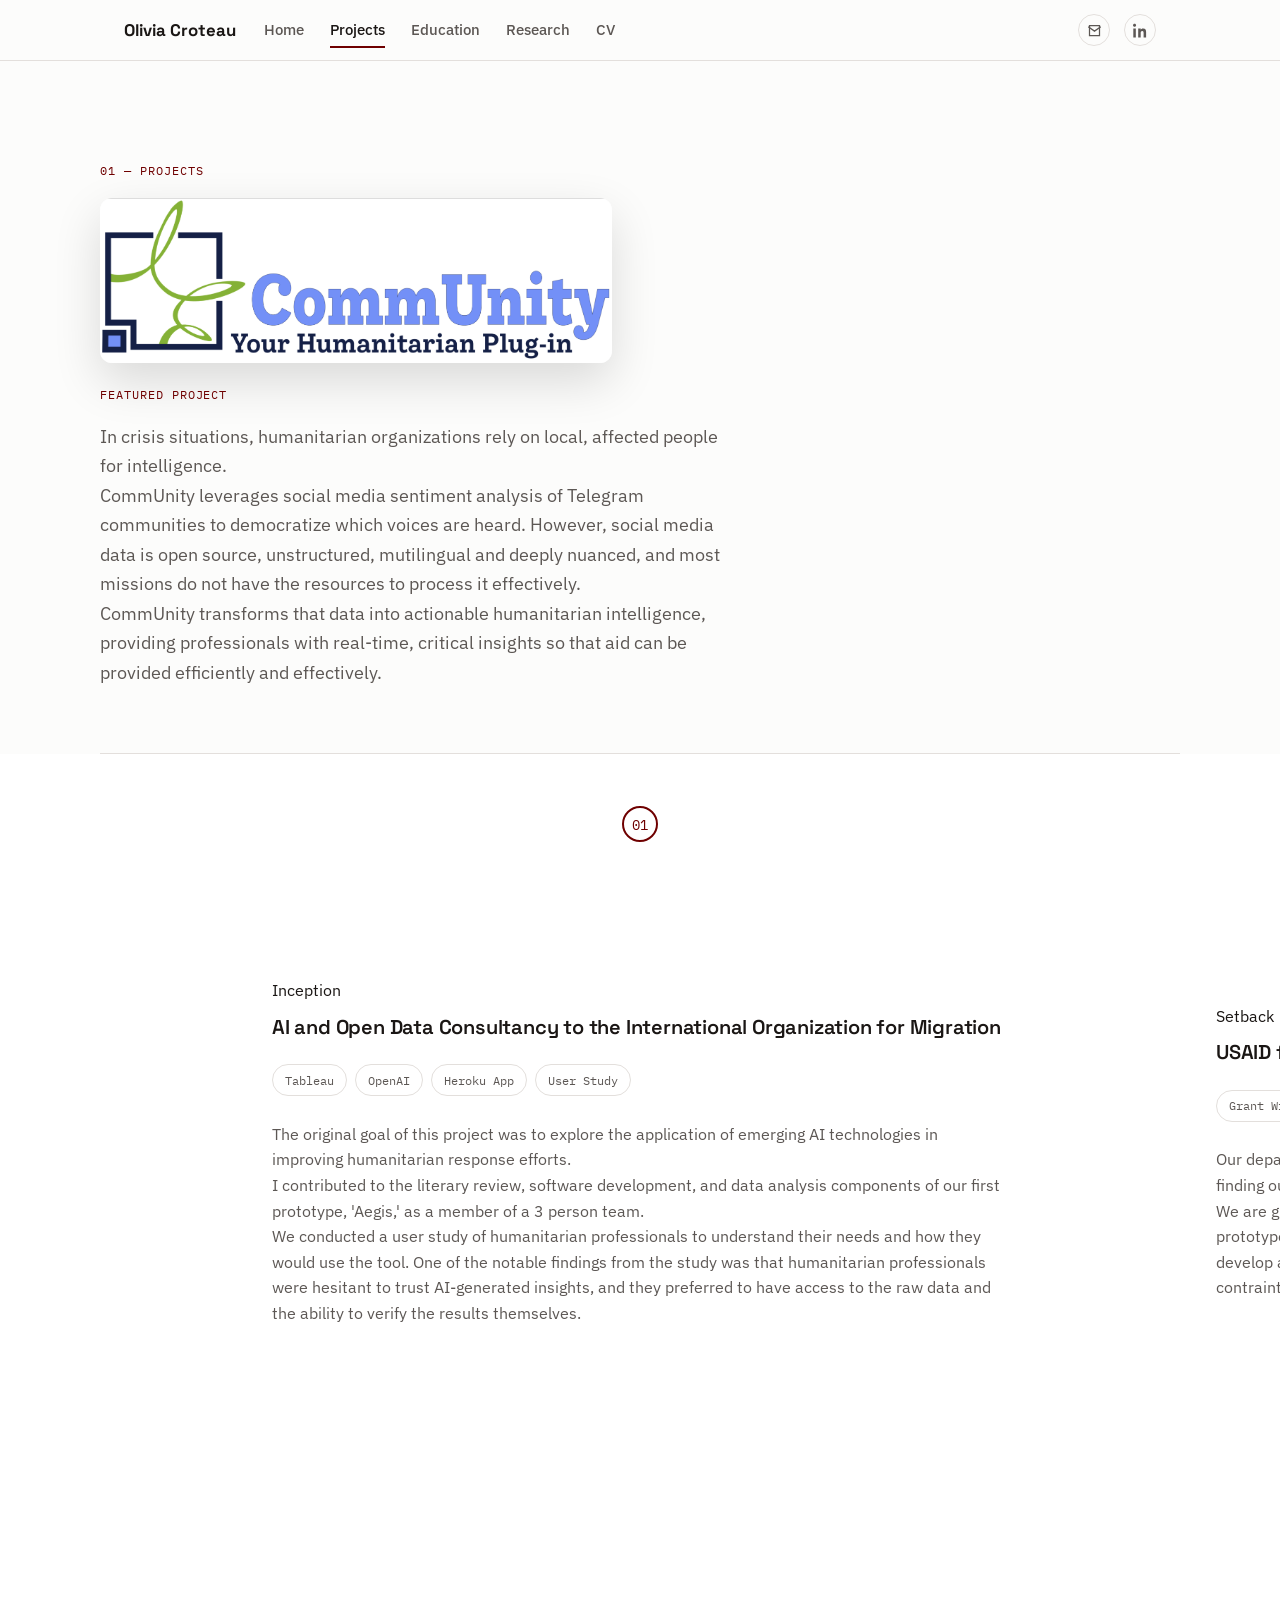
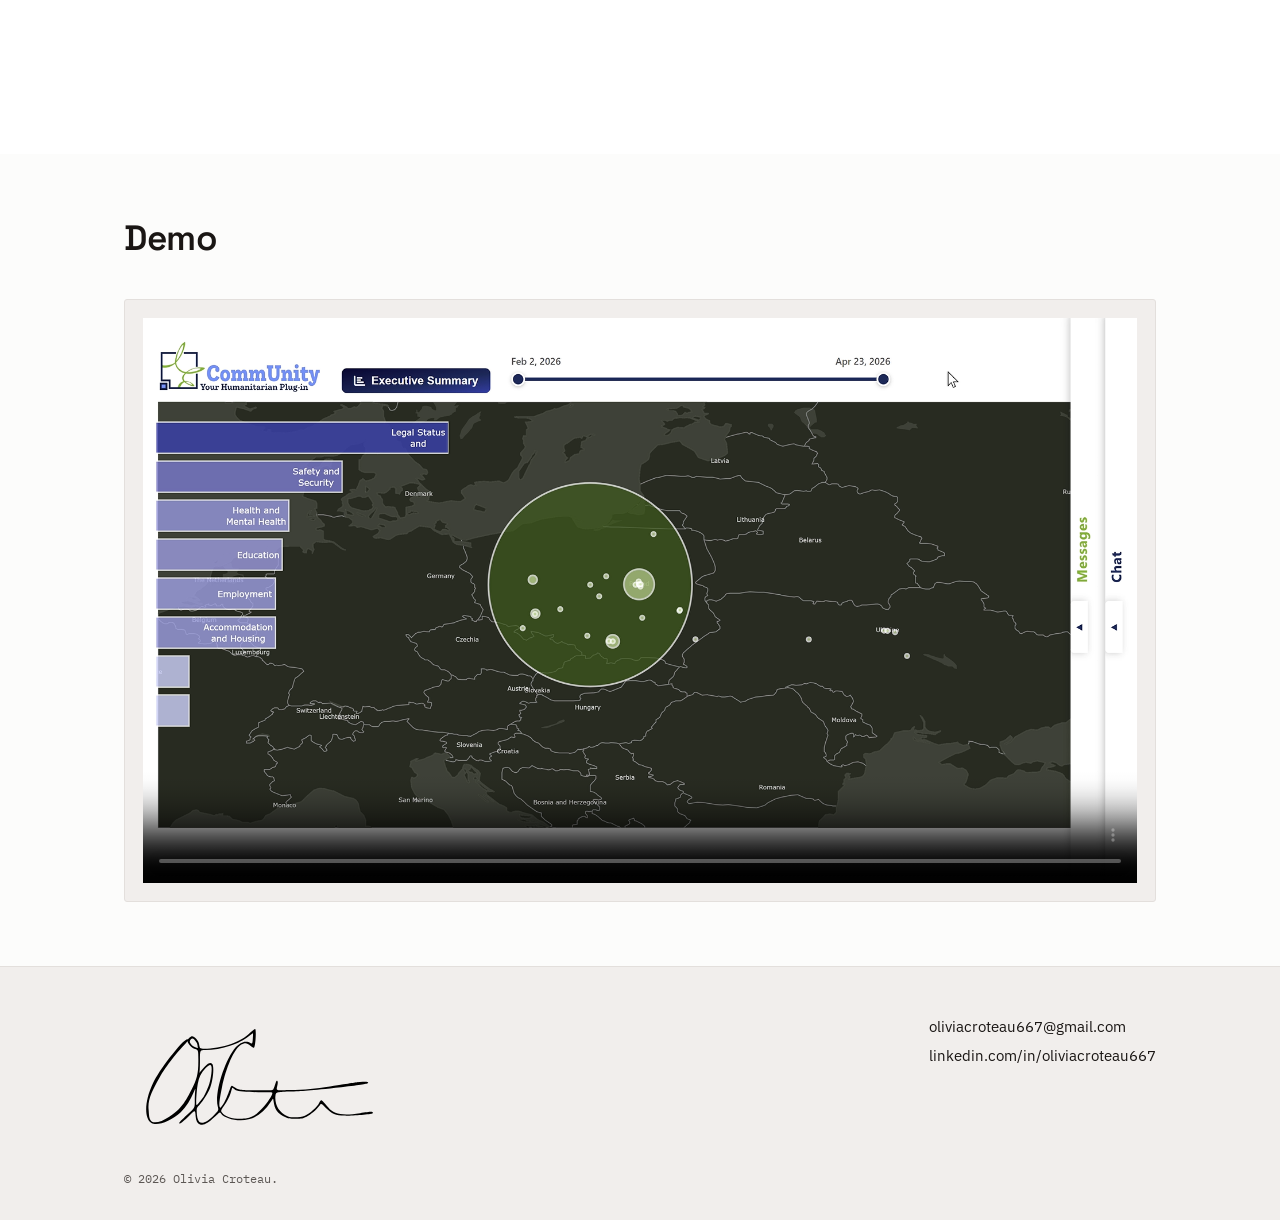
==== projects.html @ 3dc41335 "Initial commit" ====
<!DOCTYPE html>
<html lang="en">
<head>
<meta charset="UTF-8">
<meta name="viewport" content="width=device-width, initial-scale=1.0">
<title>Olivia Croteau — Projects</title>
<meta name="description" content="Project demos and speaking engagements by Olivia Croteau.">
<link rel="preconnect" href="https://fonts.googleapis.com">
<link href="https://fonts.googleapis.com/css2?family=Space+Grotesk:wght@500;600;700&family=IBM+Plex+Sans:wght@400;500;600&family=IBM+Plex+Mono:wght@400;500&display=swap" rel="stylesheet">
<link rel="stylesheet" href="styles.css">
</head>
<body>

<header class="site-header">
  <div class="header-inner">
    <a href="index.html" class="logo">Olivia Croteau</a>
    <nav class="main-nav" aria-label="Primary">
      <a href="index.html">Home</a>
      <a href="projects.html" class="active">Projects</a>
      <a href="education.html">Education</a>
      <a href="research.html">Research</a>
      <a href="cv.html">CV</a>
    </nav>
    <div class="contact-cluster">
      <a href="mailto:oliviacroteau667@gmail.com" aria-label="Email">
        <svg viewBox="0 0 24 24" fill="none" stroke="currentColor" stroke-width="2"><path d="M4 4h16v16H4z"/><path d="m22 6-10 7L2 6"/></svg>
      </a>
      <a href="https://linkedin.com/in/oliviacroteau667" aria-label="LinkedIn" target="_blank" rel="noopener">
        <svg viewBox="0 0 24 24" fill="currentColor"><path d="M4.98 3.5C4.98 4.9 3.9 6 2.5 6S0 4.9 0 3.5 1.1 1 2.5 1s2.48 1.1 2.48 2.5zM.5 8.75h4V23h-4V8.75zM8.5 8.75h3.83v1.95h.05c.53-1 1.84-2.05 3.79-2.05 4.05 0 4.8 2.67 4.8 6.13V23h-4v-6.5c0-1.55-.03-3.55-2.16-3.55-2.16 0-2.5 1.69-2.5 3.44V23h-4V8.75z"/></svg>
      </a>
    </div>
    <button class="nav-toggle" aria-label="Toggle menu" aria-expanded="false">☰</button>
  </div>
</header>

<main>

  <section class="hero container" style="padding-bottom:48px;">
    <span class="label">01 — Projects</span>
    <div class="project-logo">
      <img src="assets/CommUnity.png" alt="CommUnity logo">
    </div>

      <span class="label">Featured Project</span>
      <p class="lede">
        In crisis situations, humanitarian organizations rely on local, affected people for intelligence.
        <br>
        CommUnity leverages social media sentiment analysis of Telegram communities to democratize which voices are heard. However, social media data is open source, unstructured, mutilingual and deeply nuanced, and most missions do not have the resources to process it effectively.
        <br>
        CommUnity transforms that data into actionable humanitarian intelligence, providing professionals with real-time, critical insights so that aid can be provided efficiently and effectively.
      </p>

  </section>

  <section class="block featured-project">
    <div class="container">
      <div class="timeline" aria-label="Project timeline">
        <div class="timeline-list">
          <div class="timeline-entry">
            <span class="num">01</span>
            <span class="meta">Inception</span>
            <h3>AI and Open Data Consultancy to the International Organization for Migration</h3> <br>

            <div class="tag-row">
              <span class="tag">Tableau</span>
              <span class="tag">OpenAI</span>
              <span class="tag">Heroku App</span>
              <span class="tag">User Study</span>
            </div>

            <p><br>The original goal of this project was to explore the application of emerging AI technologies in improving humanitarian response efforts. <br>
            I contributed to the literary review, software development, and data analysis components of our first prototype, 'Aegis,' as a member of a 3 person team. <br>
            We conducted a user study of humanitarian professionals to understand their needs and how they would use the tool.
            One of the notable findings from the study was that humanitarian professionals were hesitant to trust AI-generated insights, and they preferred to have access to the raw data and the ability to verify the results themselves. <br>
            </p>
          </div>

          <div class="timeline-entry">
            <span class="num">02</span>
            <span class="meta">Setback</span>
            <h3>USAID funding cuts</h3>
            <br>
            <div class="tag-row">
              <span class="tag">Grant Writing</span>
              <span class="tag">Sustainable Development</span>
            </div>
            <br>
            <p>Our department recieved stop work orders, and I gained experience in grant writing as we navigated finding outside funding to continue the project. <br>
            We are greatful to the RIT College of Liberal Arts for providing the resources to finish the original prototype.
            However, this fundamentally changed the scope of the project. We had to learn how to develop a product that would be sustainable in the face of unreliable funding cycles and resource contraints. <br>
            </p>
          </div>

          <div class="timeline-entry">
            <span class="num">03</span>
            <span class="meta">Publication</span>
            <h3>IEEE Global Humanitarian Technology Conference</h3>
            <br>
            <div class="tag-row">
              <span class="tag">Presentation</span>
              <span class="tag">Peer Review</span>
            </div>
            <br>
            <p>'AI-Driven Data Fusion for Humanitarian Visual
            Analytics: Integrating Multimodal Social Media
            Insights on Ukrainian Refugee Displacement'
            <br>

            <div class="timeline-pdf" style="margin-top:12px;">
              <a href="assets/IEEE_GHTC_2025.pdf" class="btn btn-primary" target="_blank" rel="noopener">View Paper</a>
              <img src="assets/GHTC.jpg" alt="GHTC cover" class="paper-thumb">
            </div>
            <br>
            <p>We had the opportunity to present our work at the IEEE GHTC in Golden CO, 2025.</p>
          </div>

          <div class="timeline-entry">
            <span class="num">04</span>
            <span class="meta">Second Prototype</span>
            <h3>Project Manager, Developer, and Data Analyst</h3>
            <br>
            <div class="tag-row">
              <span class="tag">Open Source</span>
              <span class="tag">Free of Cost</span>
              <span class="tag">User Trust</span>
              <span class="tag">Branding</span>
            </div>
            <br>

            <p>The second prototype, 'CommUnity' was created to address the limitations of the first prototype and improve the user experience. I managed a diverse team of students who focused on AI training, server maintenance, and technical documentation for this year-long Senior Capstone project. 
            <br>
            I developed the user interface and data analysis components of the prototype, and created the brand identity and marketing materials.
            <br>
            This prototype was designed to be free of cost and open source, so that humanitarian organizations can use it without financial barriers. The user interface is designed to build trust with users through local hosting and by providing easy access to the original Telegram data.<br>
            </p>

            <div class="timeline-pdf" style="margin-top:12px;">
              <img src="assets/imagine.jpg" alt="Prototype thumbnail" class="paper-thumb">
            </div>
            <br>

            <div class="timeline-cta">Continue down for a demo of CommUnity→</div>
          </div>
        </div>
      </div>
    </div>
  </section>

  <section class="block">
    <div class="container">
      <div class="block-head">
        <h2>Demo</h2>
      </div>
      <div class="video-section">
        <div class="video-embed-shell">
          <video class="video-player" controls playsinline preload="metadata" poster="assets/dashboard.png">
            <source src="assets/CommUnityDemo.mp4" type="video/mp4">
            Your browser does not support the video tag.
          </video>
        </div>
      </div>
    </div>
  </section>
  

</main>

<footer class="site-footer">
  <div class="container footer-inner">
    <div class="footer-signature-block">
      <img src="assets/signature.svg" alt="Olivia Croteau signature" class="footer-signature">
    </div>
    <div class="footer-contact">
      <a href="mailto:oliviacroteau667@gmail.com">oliviacroteau667@gmail.com</a>
      <a href="https://linkedin.com/in/oliviacroteau667" target="_blank" rel="noopener">linkedin.com/in/oliviacroteau667</a>
    </div>
  </div>
  <div class="container footer-copy">© <span id="year"></span> Olivia Croteau.</div>
</footer>

<script>document.getElementById('year').textContent = new Date().getFullYear();</script>
<script src="main.js"></script>
</body>
</html>
---- styles.css ----
/* ============================================
   TOKENS
   ============================================ */
:root{
  --bg: #FCFCFB;
  --bg-alt: #F1EEEC;
  --ink: #1A1614;
  --ink-soft: #5C5754;
  --accent: #6F0000;
  --accent-soft: #8C2E2E;
  --line: #E3DFDC;
  --white: #FFFFFF;

  --font-display: 'Space Grotesk', sans-serif;
  --font-body: 'IBM Plex Sans', sans-serif;
  --font-mono: 'IBM Plex Mono', monospace;

  --max-width: 1080px;
  --radius: 3px;
}

*, *::before, *::after{ box-sizing: border-box; }

html{ scroll-behavior: smooth; }

body{
  margin: 0;
  background: var(--bg);
  color: var(--ink);
  font-family: var(--font-body);
  font-size: 16px;
  line-height: 1.6;
  -webkit-font-smoothing: antialiased;
}

h1, h2, h3, h4{
  font-family: var(--font-display);
  font-weight: 600;
  line-height: 1.15;
  margin: 0 0 0.5em;
  letter-spacing: -0.01em;
}

h1{ font-size: clamp(2.2rem, 5vw, 3.4rem); }
h2{ font-size: clamp(1.6rem, 3vw, 2.2rem); }
h3{ font-size: 1.25rem; }

p{ margin: 0 0 1em; color: var(--ink-soft); }

a{ color: var(--accent); text-decoration: none; }
a:hover{ text-decoration: underline; }

/* Visible keyboard focus everywhere */
a:focus-visible, button:focus-visible{
  outline: 2px solid var(--accent);
  outline-offset: 3px;
}

.container{
  max-width: var(--max-width);
  margin: 0 auto;
  padding: 0 24px;
}

.label{
  font-family: var(--font-mono);
  font-size: 0.75rem;
  letter-spacing: 0.08em;
  text-transform: uppercase;
  color: var(--accent);
}

/* ============================================
   HEADER / NAV
   ============================================ */
.site-header{
  position: sticky;
  top: 0;
  z-index: 50;
  background: rgba(252, 252, 251, 0.92);
  backdrop-filter: saturate(140%) blur(6px);
  border-bottom: 1px solid var(--line);
}

.header-inner{
  max-width: var(--max-width);
  margin: 0 auto;
  padding: 14px 24px;
  display: flex;
  align-items: center;
  gap: 28px;
}

.logo{
  font-family: var(--font-display);
  font-weight: 700;
  font-size: 1.05rem;
  color: var(--ink);
  text-decoration: none;
  white-space: nowrap;
}
.logo:hover{ text-decoration: none; color: var(--accent); }

.main-nav{
  display: flex;
  gap: 26px;
  flex: 1;
}

.main-nav a{
  color: var(--ink-soft);
  font-size: 0.92rem;
  font-weight: 500;
  text-decoration: none;
  position: relative;
  padding: 4px 0;
}

.main-nav a::after{
  content: "";
  position: absolute;
  left: 0; right: 0; bottom: -2px;
  height: 2px;
  background: var(--accent);
  transform: scaleX(0);
  transform-origin: left;
  transition: transform 0.2s ease;
}

.main-nav a:hover{ color: var(--ink); }
.main-nav a:hover::after{ transform: scaleX(1); }

.main-nav a.active{ color: var(--ink); }
.main-nav a.active::after{ transform: scaleX(1); }

.contact-cluster{
  display: flex;
  align-items: center;
  gap: 14px;
}

.contact-cluster a{
  display: flex;
  align-items: center;
  justify-content: center;
  width: 32px;
  height: 32px;
  border-radius: 50%;
  border: 1px solid var(--line);
  color: var(--ink-soft);
  transition: border-color 0.15s ease, color 0.15s ease, background 0.15s ease;
}

.contact-cluster a:hover{
  border-color: var(--accent);
  color: var(--accent);
  background: var(--bg-alt);
  text-decoration: none;
}

.contact-cluster svg{ width: 15px; height: 15px; }

.nav-toggle{
  display: none;
  background: none;
  border: 1px solid var(--line);
  border-radius: var(--radius);
  padding: 6px 10px;
  font-size: 1rem;
  cursor: pointer;
  color: var(--ink);
}

@media (max-width: 760px){
  .main-nav{
    position: absolute;
    top: 100%;
    left: 0; right: 0;
    background: var(--bg);
    border-bottom: 1px solid var(--line);
    flex-direction: column;
    gap: 0;
    padding: 8px 24px;
    display: none;
  }
  .main-nav.open{ display: flex; }
  .main-nav a{ padding: 12px 0; border-bottom: 1px solid var(--line); }
  .main-nav a:last-child{ border-bottom: none; }
  .nav-toggle{ display: block; }
  .header-inner{ position: relative; flex-wrap: wrap; }
}

/* ============================================
   HERO
   ============================================ */
.hero{
  padding: 96px 0 64px;
  border-bottom: 1px solid var(--line);
}

.hero-layout{
  display: flex;
  align-items: center;
  gap: 36px;
}

.hero-portrait{
  width: min(320px, 38vw);
  max-width: 320px;
  height: auto;
  object-fit: cover;
  border-radius: 16px;
  border: 1px solid var(--line);
  box-shadow: 0 12px 32px rgba(0,0,0,0.08);
  flex-shrink: 0;
}

.hero-copy{
  flex: 1;
}

.hero .label{ display: inline-block; margin-bottom: 18px; }

.hero p.lede{
  font-size: 1.15rem;
  max-width: 620px;
  color: var(--ink-soft);
}

.hero-actions{
  display: flex;
  gap: 16px;
  margin-top: 28px;
  flex-wrap: wrap;
}

@media (max-width: 780px) {
  .hero-layout{
    flex-direction: column;
    align-items: flex-start;
    gap: 24px;
  }

  .hero-portrait{
    width: min(240px, 70vw);
    max-width: 240px;
  }
}

/* ============================================
   VIDEO SECTION
   ============================================ */
.video-section{
  display: grid;
  gap: 18px;
}

.video-intro{
  max-width: 740px;
  color: var(--ink-soft);
  margin: 0;
}

.video-embed-shell{
  border: 1px solid var(--line);
  border-radius: var(--radius);
  background: var(--bg-alt);
  padding: 18px;
}

.video-player{
  display: block;
  width: 100%;
  max-width: 100%;
  height: auto;
  border-radius: calc(var(--radius) - 4px);
  background: #000;
}

@media (max-width: 780px) {
  .video-player{
    min-height: 240px;
  }
}

/* ============================================
   BUTTONS
   ============================================ */
.btn{
  display: inline-flex;
  align-items: center;
  gap: 8px;
  padding: 11px 22px;
  border-radius: var(--radius);
  font-family: var(--font-body);
  font-weight: 600;
  font-size: 0.92rem;
  text-decoration: none;
  border: 1px solid transparent;
  cursor: pointer;
  transition: all 0.15s ease;
}

.btn-primary{
  background: var(--accent);
  color: var(--white);
}
.btn-primary:hover{
  background: #590000;
  text-decoration: none;
}

.btn-secondary{
  background: transparent;
  color: var(--ink);
  border-color: var(--line);
}
.btn-secondary:hover{
  border-color: var(--accent);
  color: var(--accent);
  text-decoration: none;
}

/* ============================================
   SECTIONS
   ============================================ */
section.block{
  padding: 64px 0;
  border-bottom: 1px solid var(--line);
}

section.block.alt{ background: var(--bg-alt); }
section.block:last-of-type{ border-bottom: none; }

.block-head{
  margin-bottom: 40px;
}

/* ============================================
   INDEX-CARD GRID (home page quick links)
   ============================================ */
.index-grid{
  display: grid;
  grid-template-columns: repeat(auto-fit, minmax(220px, 1fr));
  gap: 1px;
  background: var(--line);
  border: 1px solid var(--line);
}

.index-card{
  background: var(--bg);
  padding: 28px 24px;
  text-decoration: none;
  color: var(--ink);
  transition: background 0.15s ease;
}
.index-card:hover{ background: var(--bg-alt); text-decoration: none; }

.index-card .num{
  font-family: var(--font-mono);
  font-size: 0.78rem;
  color: var(--accent);
  display: block;
  margin-bottom: 10px;
}

.index-card h3{ margin-bottom: 6px; }
.index-card p{ font-size: 0.9rem; margin: 0; }

/* ============================================
   INDEXED LIST (education / research entries)
   Signature element: mono numbering + left rule
   ============================================ */
.indexed-list{
  border-left: 2px solid var(--accent);
  padding-left: 0;
}

.indexed-entry{
  position: relative;
  padding: 0 0 40px 32px;
}
.indexed-entry:last-child{ padding-bottom: 0; }

.indexed-entry .num{
  position: absolute;
  left: -13px;
  top: 2px;
  width: 24px;
  height: 24px;
  background: var(--bg);
  border: 2px solid var(--accent);
  border-radius: 50%;
  font-family: var(--font-mono);
  font-size: 0.65rem;
  color: var(--accent);
  display: flex;
  align-items: center;
  justify-content: center;
  transform: translateX(-50%);
}

.indexed-entry .meta{
  font-family: var(--font-mono);
  font-size: 0.78rem;
  color: var(--ink-soft);
  margin-bottom: 6px;
  display: block;
}

.indexed-entry h3{ margin-bottom: 8px; }

.tag-row{
  display: flex;
  gap: 8px;
  flex-wrap: wrap;
  margin-top: 12px;
}

.tag{
  display: inline-flex;
  align-items: center;
  justify-content: center;
  min-height: 32px;
  font-family: var(--font-mono);
  font-size: 0.72rem;
  padding: 0 12px;
  border: 1px solid var(--line);
  border-radius: 20px;
  color: var(--ink-soft);
  line-height: 1;
}

.tag.read-button{
  background: var(--accent);
  border-color: transparent;
  color: var(--white);
  padding: 0 16px;
  border-radius: 999px;
}

.tag.read-button:hover,
.tag.read-button:focus-visible{
  background: #590000;
}

/* ============================================
   PROJECT / CARD GRID
   ============================================ */
.card-grid{
  display: grid;
  grid-template-columns: repeat(auto-fit, minmax(280px, 1fr));
  gap: 28px;
}

.project-card{
  border: 1px solid var(--line);
  border-radius: var(--radius);
  overflow: hidden;
  background: var(--bg);
  display: flex;
  flex-direction: column;
}

.project-card .media{
  aspect-ratio: 16/9;
  background: var(--bg-alt);
  display: flex;
  align-items: center;
  justify-content: center;
  color: var(--ink-soft);
  font-family: var(--font-mono);
  font-size: 0.8rem;
  border-bottom: 1px solid var(--line);
}

.project-card .body{
  padding: 20px 22px 24px;
  flex: 1;
  display: flex;
  flex-direction: column;
}

.project-card h3{ margin-bottom: 8px; }
.project-card p{ font-size: 0.92rem; flex: 1; }

.project-card .links{
  display: flex;
  gap: 18px;
  margin-top: 14px;
  font-size: 0.85rem;
  font-weight: 600;
}

/* ============================================
   CV PAGE
   ============================================ */
.cv-hero-row{
  display: flex;
  align-items: flex-end;
  justify-content: space-between;
  gap: 24px;
  flex-wrap: wrap;
}

.cv-download{
  display: flex;
  align-items: center;
  justify-content: space-between;
  flex-wrap: wrap;
  gap: 16px;
  background: var(--bg-alt);
  border: 1px solid var(--line);
  border-radius: var(--radius);
  padding: 22px 26px;
  margin-bottom: 32px;
}

.cv-section{ margin-bottom: 40px; }
.cv-section h2{
  font-size: 1.1rem;
  text-transform: uppercase;
  letter-spacing: 0.05em;
  border-bottom: 1px solid var(--line);
  padding-bottom: 10px;
  margin-bottom: 20px;
}

.pdf-embed-shell{
  border: 1px solid var(--line);
  border-radius: var(--radius);
  overflow: hidden;
  background: var(--bg);
  box-shadow: 0 10px 30px rgba(0,0,0,0.04);
}

.pdf-embed{
  display: block;
  width: 100%;
  min-height: 820px;
  border: 0;
  background: var(--bg);
}

@media (max-width: 780px) {
  .pdf-embed{
    min-height: 680px;
  }
}

/* ============================================
   CERTIFICATES
   ============================================ */
.cert-grid{
  display: grid;
  grid-template-columns: repeat(auto-fit, minmax(240px, 1fr));
  gap: 20px;
}

.cert-card{
  border: 1px solid var(--line);
  border-radius: var(--radius);
  padding: 20px;
  background: var(--bg);
}
.cert-card .issuer{
  font-family: var(--font-mono);
  font-size: 0.75rem;
  color: var(--ink-soft);
}

/* ============================================
   HORIZONTAL TIMELINE (project feature)
   Reuses the same numbered-circle visual as `.indexed-entry`
   ============================================ */
.timeline{
  position: relative;
  border-top: 2px solid var(--accent);
  padding-top: 44px; /* make room for circular markers */
  overflow-x: auto;
}
.timeline-list{
  display: flex;
  gap: 48px;
  /* give the first and last entries horizontal breathing room so
     the active item appears centered in the viewport */
  padding: 22px calc((100vw - 70vw) / 2) 32px calc((100vw - 70vw) / 2);
  align-items: flex-start;
}
.timeline{ -webkit-overflow-scrolling: touch; scroll-padding-left: calc((100vw - 70vw) / 2); scroll-padding-right: calc((100vw - 70vw) / 2); }
.timeline-list{ scroll-snap-type: x proximity; }
.timeline-entry{ scroll-snap-align: start; }

/* hide horizontal scrollbar while keeping scrollable */
.timeline::-webkit-scrollbar{ height: 8px; }
.timeline::-webkit-scrollbar-thumb{ background: transparent; }
.timeline::-webkit-scrollbar-track{ background: transparent; }
@supports(selector(::-webkit-scrollbar)){
  .timeline::-webkit-scrollbar{ height: 0; }
}
/* Firefox */
.timeline{ scrollbar-width: none; }
.timeline-entry{
  position: relative;
  min-width: 70vw;
  min-height: 72vh;
  padding: 20px 20px 20px 20px;
  padding-top: 28px; /* extra spacing below the marker */
  display: flex;
  flex-direction: column;
  justify-content: center;
  align-items: center; /* center the content block under the numbered marker */
  scroll-snap-align: center;
}
.timeline-entry .num{
  position: absolute;
  left: 50%;
  top: -18px; /* float above the red rule */
  transform: translateX(-50%);
  width: 36px;
  height: 36px;
  background: var(--white);
  border: 2px solid var(--accent);
  border-radius: 50%;
  display: flex;
  align-items: center;
  justify-content: center;
  font-family: var(--font-mono);
  font-size: 0.9rem;
  color: var(--accent);
}

/* Ensure content inside each entry is a centered block but left-justified text */
.timeline-entry > :not(.num) {
  max-width: min(760px, 86%);
  width: 100%;
  margin: 0 auto;
  text-align: left;
}

@media (max-width: 780px) {
  .timeline-entry { min-width: 88vw; }
  .timeline-list{ padding-left: 18px; padding-right: 18px; }
  .timeline-entry > :not(.num) { max-width: 100%; }
}
.timeline-entry .meta{
  display: block;
  margin-bottom: 12px;
}
/* Expanded PDF inside timeline entries */
.timeline-entry .timeline-pdf.timeline-pdf-expanded{
  max-width: min(760px, 86%);
  width: 100%;
}
.timeline-entry .timeline-pdf.timeline-pdf-expanded .pdf-embed{
  min-height: 520px;
}
.timeline-entry .timeline-pdf.timeline-pdf-expanded .btn{ margin-top: 8px; }

/* Thumbnail for linked paper */
.timeline-pdf .paper-thumb{
  display: block;
  width: 100%;
  max-width: 520px; /* limit visual width */
  height: auto;
  margin: 12px auto 0; /* center horizontally */
  border: 1px solid var(--line);
  border-radius: 8px;
  box-shadow: 0 8px 18px rgba(0,0,0,0.06);
}
.project-hero{
  position: relative;
  display: flex;
  gap: 24px;
  align-items: center;
  justify-content: center;
  text-align: center;
  margin-bottom: 18px;
  padding-top: 40px;
}
.project-logo img{
  width: clamp(220px, 34vw, 520px);
  height: auto;
  display: block;
  border: 2px solid var(--line);
  border-radius: 12px;
  box-shadow: 0 14px 40px rgba(0,0,0,0.12);
}

/* Only overlay logo in the featured section; keep hero logo static */
section.featured-project .project-logo{
  position: absolute;
  left: 50%;
  top: 0;
  transform: translate(-50%, -20%);
  z-index: 30;
  pointer-events: none;
}
section.featured-project .project-logo img{
  width: clamp(220px, 34vw, 520px);
}

/* Hero-specific logo should be static and not cut off */
.hero .project-logo{ position: static; display:block; margin-bottom:18px; }
.hero .project-logo img{ width: clamp(260px,40vw,640px); height:auto; border:0; box-shadow:0 18px 48px rgba(0,0,0,0.14); }
.project-intro{ margin-top: 140px; max-width: 760px; }
.timeline-pdf{ max-width: 520px; }
.timeline-cta{ margin-top: 10px; font-weight: 600; }

/* Featured project — make this the primary full-bleed content
   white background, no dividing lines or borders, full-width container
*/
section.featured-project{
  background: var(--white);
  border-bottom: none;
  padding: 40px 0 80px;
}
section.featured-project > .container{
  max-width: none;
  padding: 0;
  width: 100%;
}
section.featured-project .project-hero{
  background: transparent;
  border: 0;
}
section.featured-project .timeline{
  border-top: none;
  padding-top: 8px;
}
section.featured-project .pdf-embed-shell{
  border: 0;
  box-shadow: none;
  background: transparent;
}
section.featured-project .card-grid{ display:none; }


/* ============================================
   FOOTER
   ============================================ */
.site-footer{
  border-top: 1px solid var(--line);
  padding: 48px 0 32px;
  background: var(--bg-alt);
}

.footer-inner{
  display: flex;
  justify-content: space-between;
  flex-wrap: wrap;
  gap: 32px;
  align-items: flex-start;
}

.footer-signature-block{
  flex: 0 0 min(360px, 100%);
  display: flex;
  justify-content: flex-start;
  align-items: flex-start;
}

.footer-signature{
  display: block;
  width: 100%;
  max-width: 260px;
  height: auto;
  filter: brightness(0.95);
}

.footer-contact{
  display: flex;
  flex-direction: column;
  gap: 6px;
  font-size: 0.92rem;
}

.footer-contact a{ color: var(--ink); }
.footer-contact a:hover{ color: var(--accent); }

.footer-copy{
  font-family: var(--font-mono);
  font-size: 0.75rem;
  color: var(--ink-soft);
  margin-top: 24px;
}

/* Reduced motion */
@media (prefers-reduced-motion: reduce){
  html{ scroll-behavior: auto; }
  *{ transition: none !important; }
}
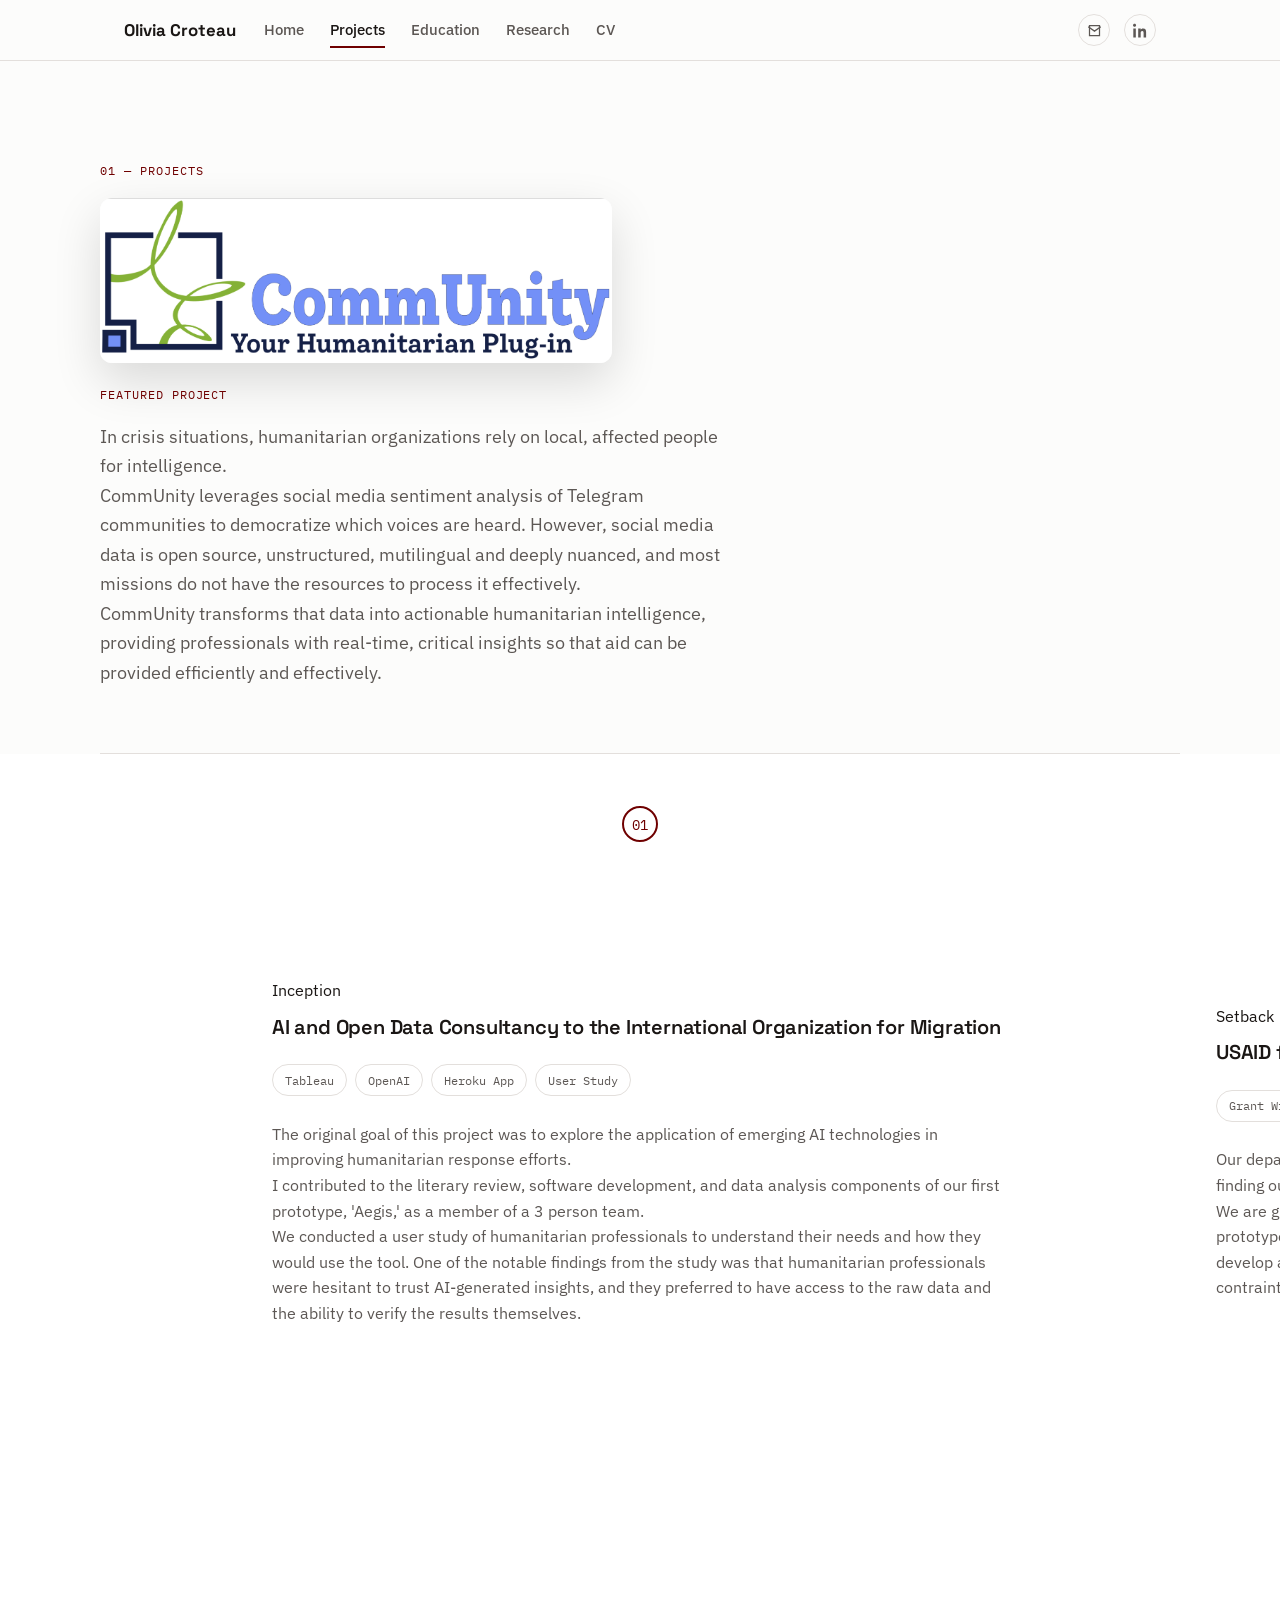
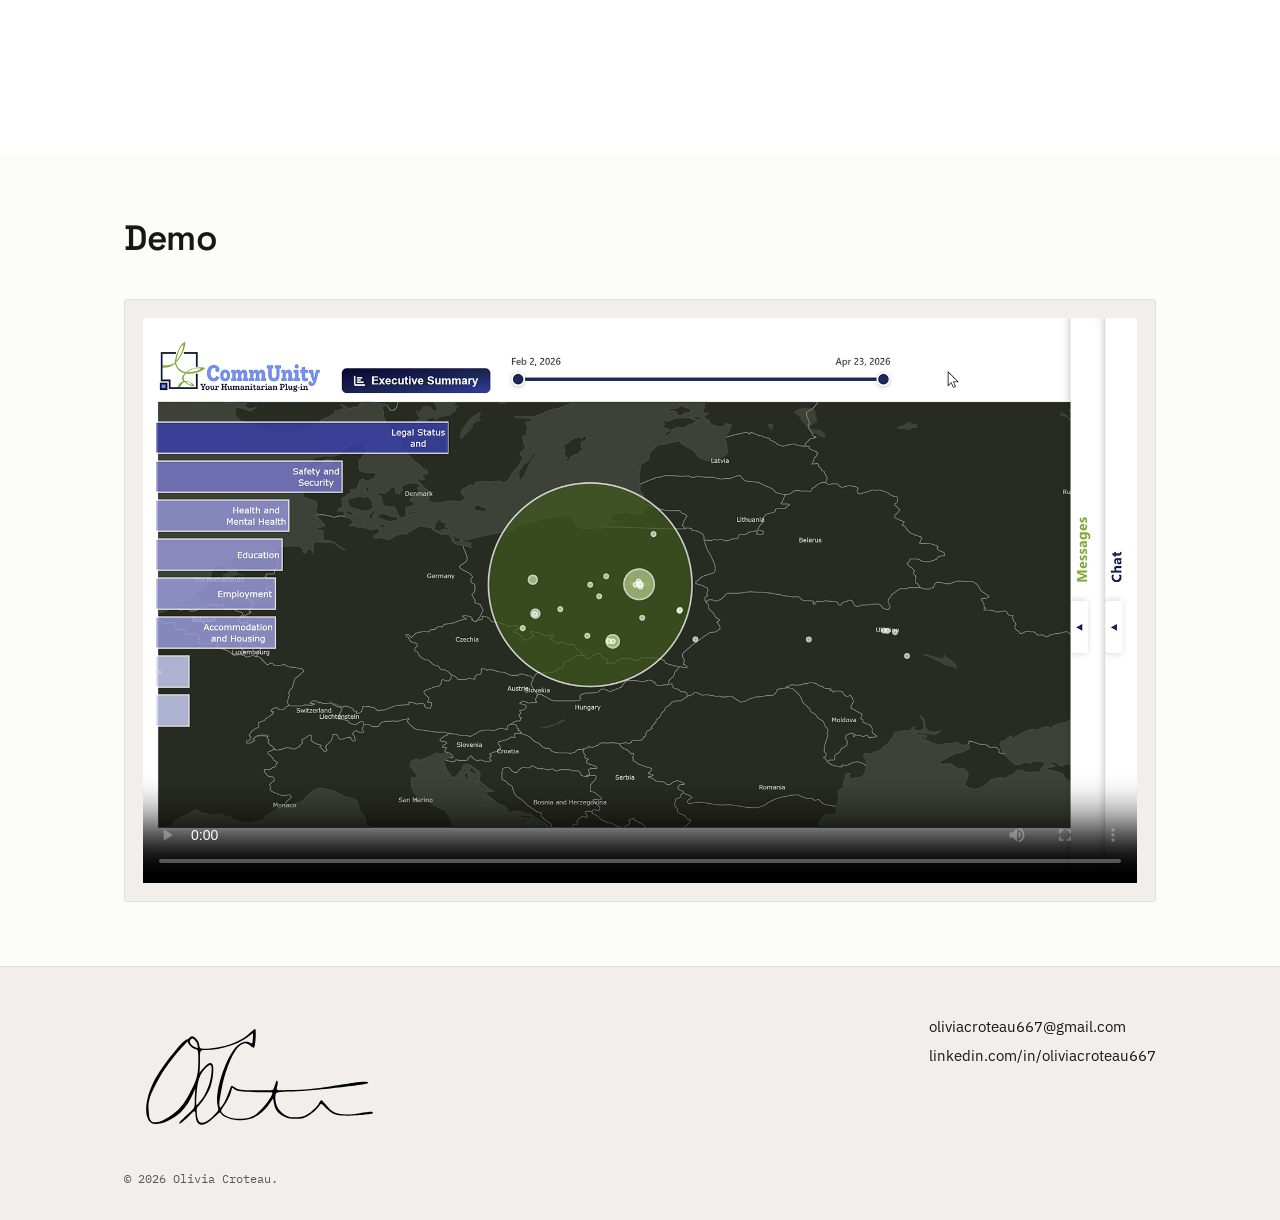
==== commit d270289b: "please" ====
--- a/projects.html
+++ b/projects.html
@@ -154,7 +154,7 @@
       <div class="video-section">
         <div class="video-embed-shell">
           <video class="video-player" controls playsinline preload="metadata" poster="assets/dashboard.png">
-            <source src="assets/CommUnityDemo.mp4" type="video/mp4">
+            <source src="https://githubusercontent.com/olivicroteau667/portfolio/main/assets/CommUnityDemo.mp4" type="video/mp4">
             Your browser does not support the video tag.
           </video>
         </div>
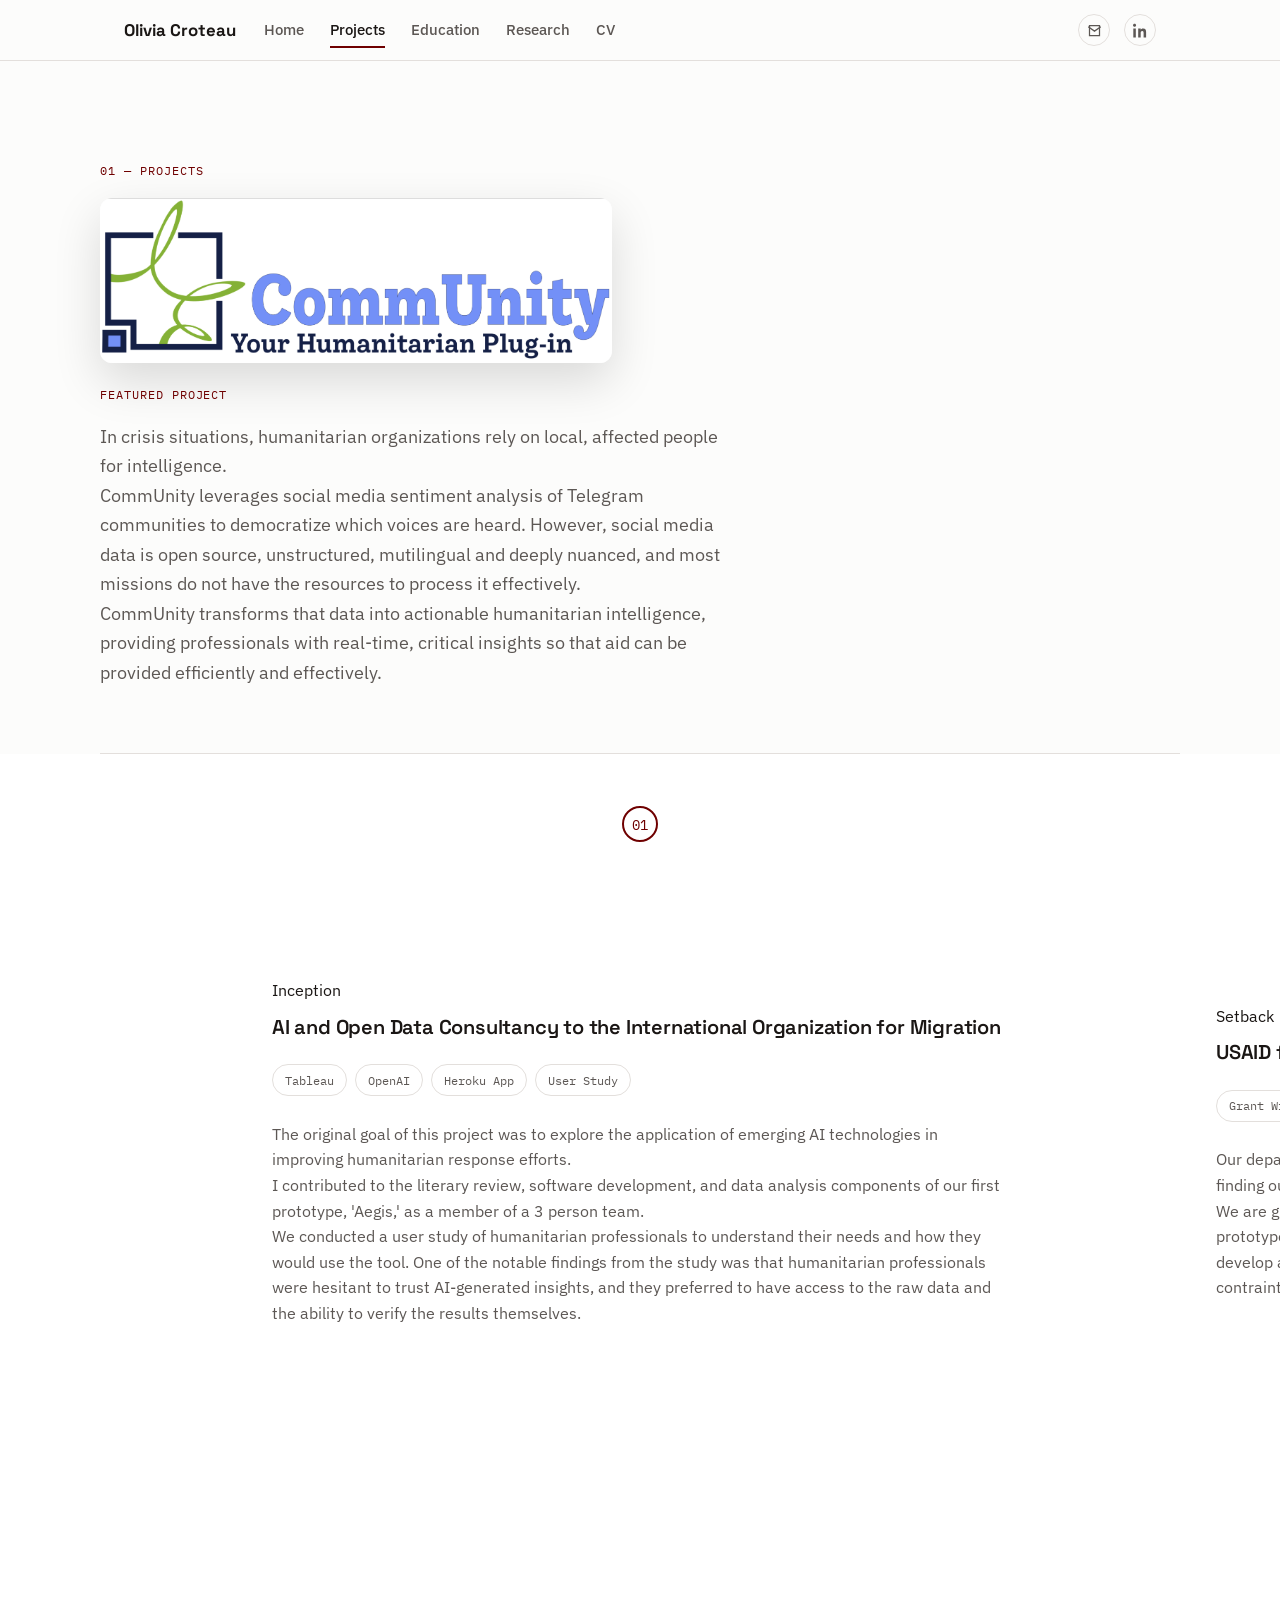
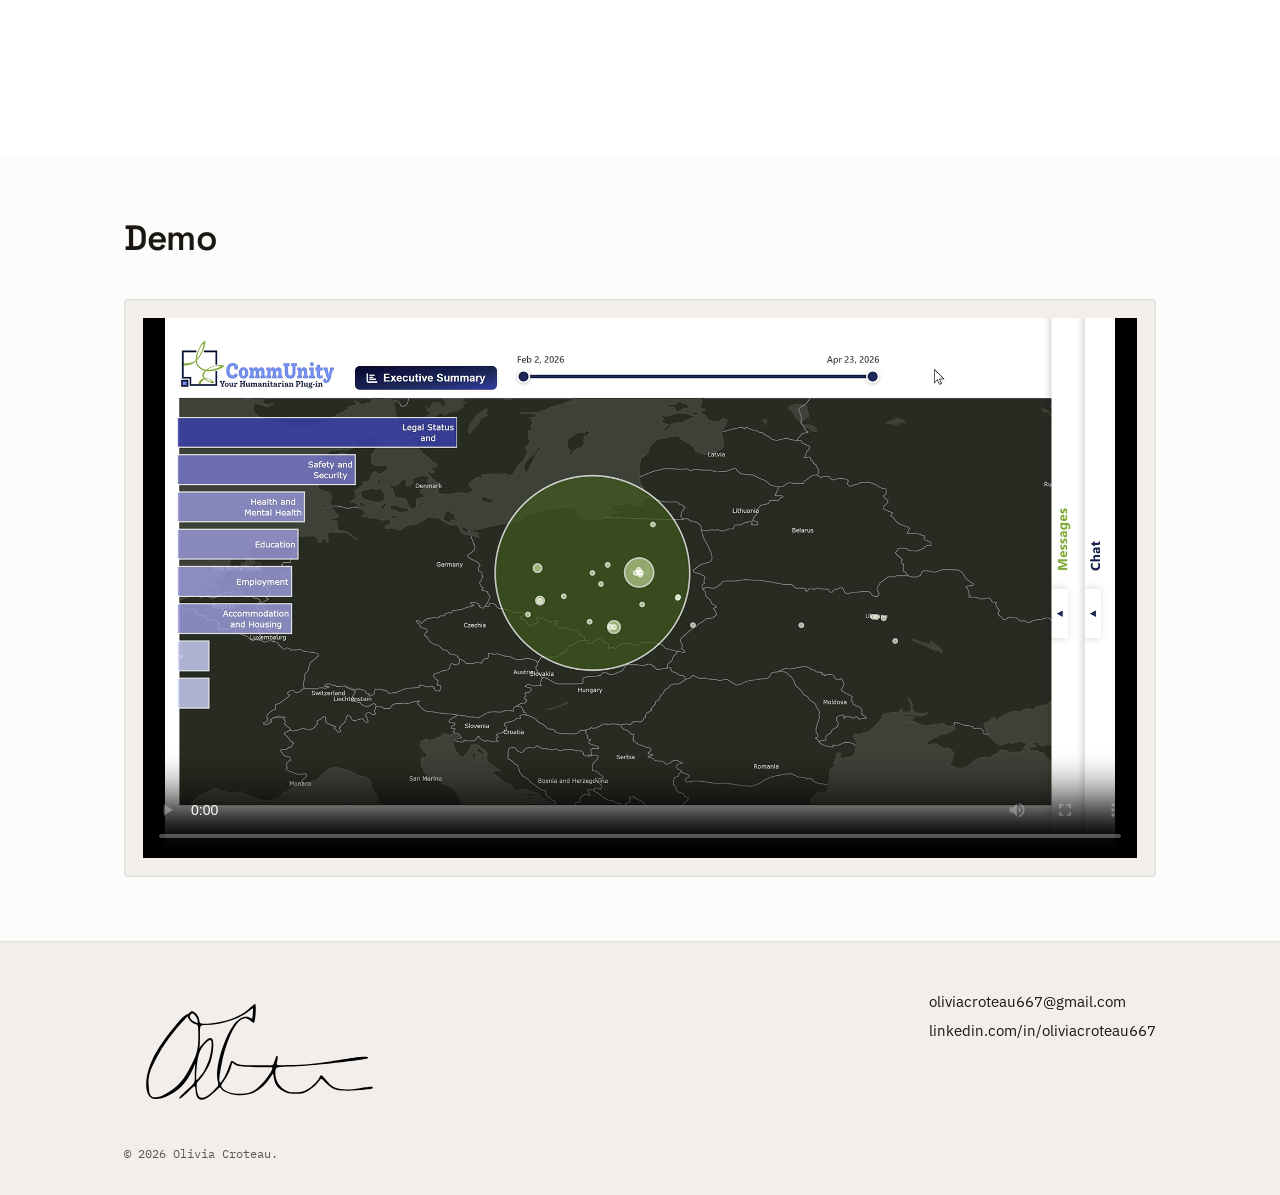
==== commit 7831adce: "Fixing demo video link" ====
--- a/projects.html
+++ b/projects.html
@@ -154,7 +154,7 @@
       <div class="video-section">
         <div class="video-embed-shell">
           <video class="video-player" controls playsinline preload="metadata" poster="assets/dashboard.png">
-            <source src="https://githubusercontent.com/olivicroteau667/portfolio/main/assets/CommUnityDemo.mp4" type="video/mp4">
+            <source src="https://youtu.be/AQs13I36pP4" type="video/mp4">
             Your browser does not support the video tag.
           </video>
         </div>
--- a/styles.css
+++ b/styles.css
@@ -262,27 +262,26 @@
 }
 
 .video-embed-shell{
+  width: 100%;
+  max-width: 100%;
   border: 1px solid var(--line);
   border-radius: var(--radius);
   background: var(--bg-alt);
   padding: 18px;
+  overflow: hidden;
+  box-shadow: inset 0 0 0 1px rgba(0,0,0,0.02);
 }
 
 .video-player{
   display: block;
   width: 100%;
   max-width: 100%;
-  height: auto;
+  min-height: 320px;
+  height: min(56vw, 540px);
+  border: 0;
   border-radius: calc(var(--radius) - 4px);
   background: #000;
 }
-
-@media (max-width: 780px) {
-  .video-player{
-    min-height: 240px;
-  }
-}
-
 /* ============================================
    BUTTONS
    ============================================ */
